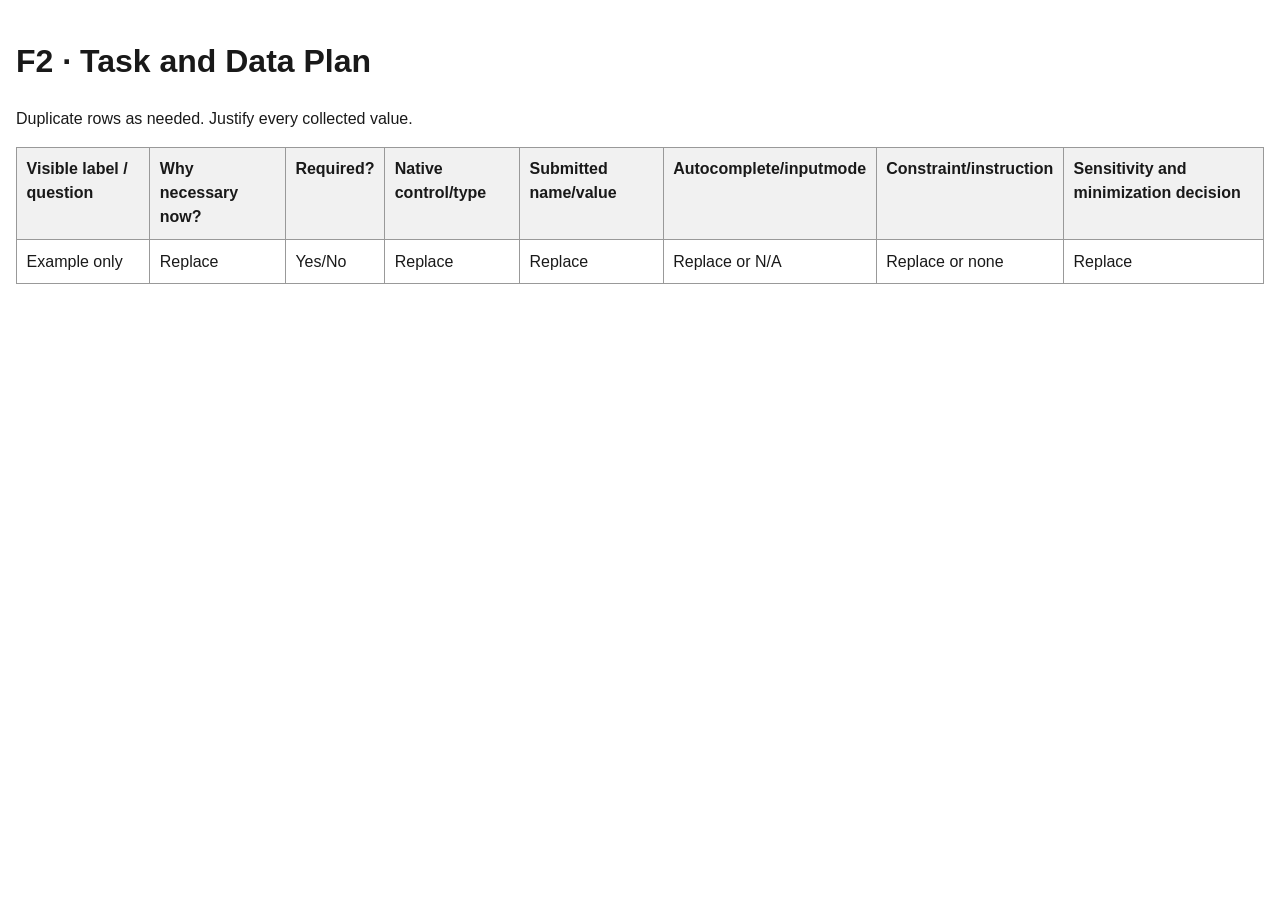
==== field-inventory-template.html @ ecb99474 "Added files" ====
<!doctype html>
<html lang="en">
    <head>
        <meta charset="utf-8">
        <meta name="viewport" content="width=device-width,initial-scale=1">
        <title>Field Inventory</title>
        <style>
        body{
            font-family:Arial,sans-serif;
            line-height:1.5;
            max-width:80rem;
            margin:auto;
            padding:1rem;
            color:#191919;
        }
        table{
            width:100%;
            border-collapse:collapse;
        }
        th,td{
            padding:.6rem;
            border:1px solid #999;
            text-align:left;
            vertical-align:top;
        }
        th{
            background:#f1f1f1;
        }
        </style>
        </head>
        <body>
            <h1>F2 · Task and Data Plan</h1>
            <p>Duplicate rows as needed. Justify every collected value.</p>
            <table>
                <thead>
                    <tr>
                        <th>Visible label / question</th>
                        <th>Why necessary now?</th>
                        <th>Required?</th>
                        <th>Native control/type</th>
                        <th>Submitted name/value</th>
                        <th>Autocomplete/inputmode</th>
                        <th>Constraint/instruction</th>
                        <th>Sensitivity and minimization decision</th>
                    </tr>
                </thead>
                <tbody>
                    <tr>
                        <td>Example only</td>
                        <td>Replace</td>
                        <td>Yes/No</td>
                        <td>Replace</td>
                        <td>Replace</td>
                        <td>Replace or N/A</td>
                        <td>Replace or none</td>
                        <td>Replace</td>
                    </tr>
                </tbody>
            </table>
        </body>
        </html>
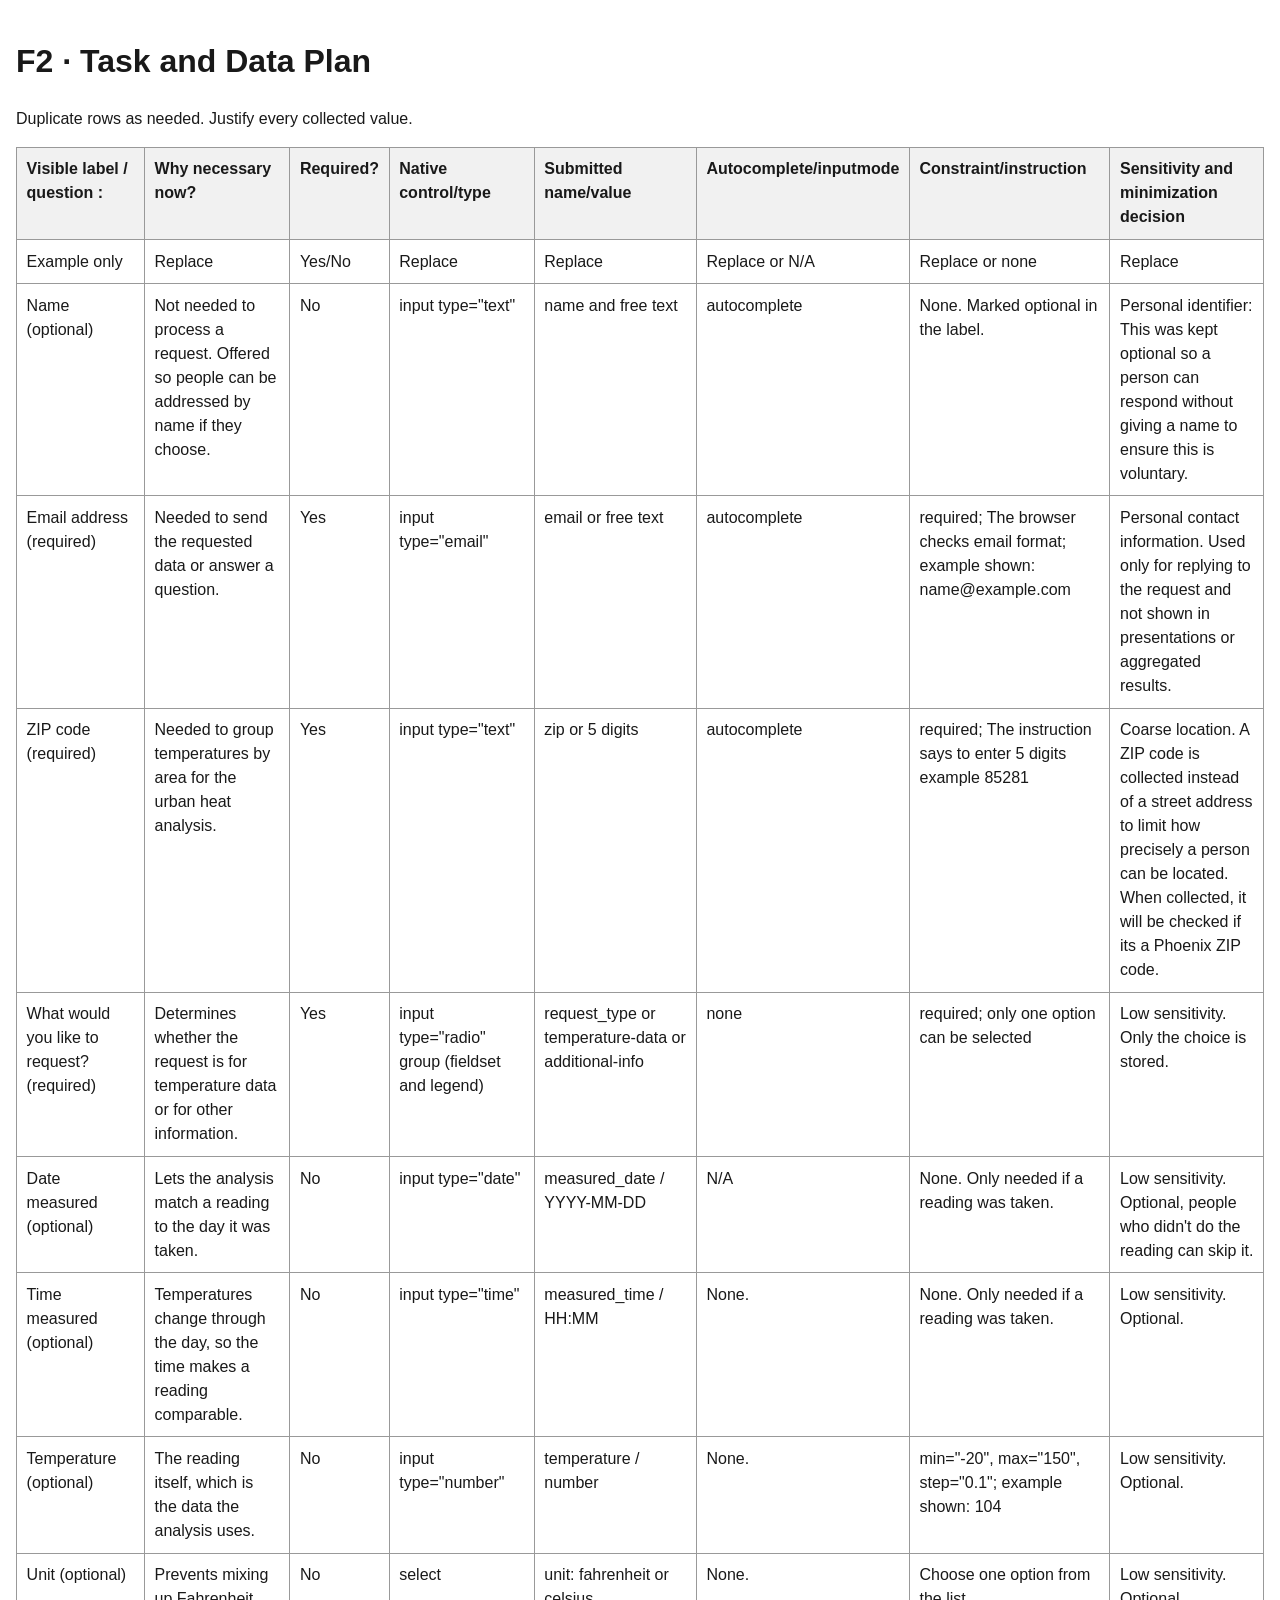
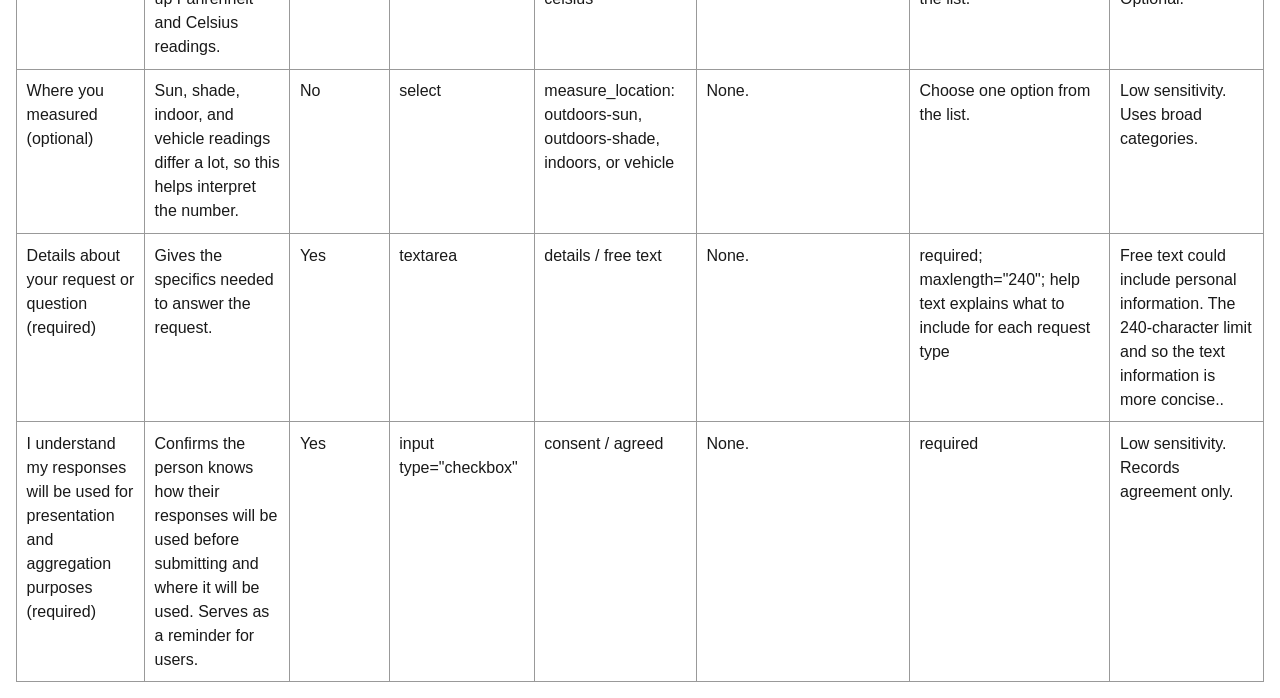
==== commit 53799061: "Validated and debugged" ====
--- a/field-inventory-template.html
+++ b/field-inventory-template.html
@@ -34,7 +34,7 @@
             <table>
                 <thead>
                     <tr>
-                        <th>Visible label / question</th>
+                        <th>Visible label / question : </th>
                         <th>Why necessary now?</th>
                         <th>Required?</th>
                         <th>Native control/type</th>
@@ -55,6 +55,123 @@
                         <td>Replace or none</td>
                         <td>Replace</td>
                     </tr>
+
+
+
+
+
+
+
+                     <tr>
+                        <td>Name (optional)</td>
+                        <td>Not needed to process a request. Offered so people can be addressed by name if they choose.</td>
+                        <td>No</td>
+                        <td>input type="text"</td>
+                        <td>name and free text</td>
+                        <td>autocomplete</td>
+                        <td>None. Marked optional in the label.</td>
+                        <td>Personal identifier: This was kept optional so a person can respond without giving a name to ensure this is voluntary.</td>
+                    </tr>
+                    <tr>
+                        <td>Email address (required)</td>
+                        <td>Needed to send the requested data or answer a question.</td>
+                        <td>Yes</td>
+                        <td>input type="email"</td>
+                        <td>email or free text</td>
+                        <td>autocomplete</td>
+                        <td>required; The browser checks email format; example shown: name@example.com</td>
+                        <td>Personal contact information. Used only for replying to the request and not shown in presentations or aggregated results.</td>
+                    </tr>
+                    <tr>
+                        <td>ZIP code (required)</td>
+                        <td>Needed to group temperatures by area for the urban heat analysis.</td>
+                        <td>Yes</td>
+                        <td>input type="text"</td>
+                        <td>zip or 5 digits</td>
+                        <td>autocomplete</td>
+                        <td>required; The instruction says to enter 5 digits <form action=""></form> example 85281</td>
+                        <td>Coarse location. A ZIP code is collected instead of a street address to limit how precisely a person can be located. When collected, it will be checked if its a Phoenix ZIP code.</td>
+                    </tr>
+                    <tr>
+                        <td>What would you like to request? (required)</td>
+                        <td>Determines whether the request is for temperature data or for other information.</td>
+                        <td>Yes</td>
+                        <td>input type="radio" group (fieldset and legend)</td>
+                        <td>request_type or temperature-data or additional-info</td>
+                        <td>none</td>
+                        <td>required; only one option can be selected</td>
+                        <td>Low sensitivity. Only the choice is stored.</td>
+                    </tr>
+                    <tr>
+                        <td>Date measured (optional)</td>
+                        <td>Lets the analysis match a reading to the day it was taken.</td>
+                        <td>No</td>
+                        <td>input type="date"</td>
+                        <td>measured_date / YYYY-MM-DD</td>
+                        <td>N/A</td>
+                        <td>None. Only needed if a reading was taken.</td>
+                        <td>Low sensitivity. Optional, people who didn't do the reading can skip it.</td>
+                    </tr>
+                    <tr>
+                        <td>Time measured (optional)</td>
+                        <td>Temperatures change through the day, so the time makes a reading comparable.</td>
+                        <td>No</td>
+                        <td>input type="time"</td>
+                        <td>measured_time / HH:MM</td>
+                        <td>None.</td>
+                        <td>None. Only needed if a reading was taken.</td>
+                        <td>Low sensitivity. Optional.</td>
+                    </tr>
+                    <tr>
+                        <td>Temperature (optional)</td>
+                        <td>The reading itself, which is the data the analysis uses.</td>
+                        <td>No</td>
+                        <td>input type="number"</td>
+                        <td>temperature / number</td>
+                        <td>None.</td>
+                        <td>min="-20", max="150", step="0.1"; example shown: 104</td>
+                        <td>Low sensitivity. Optional.</td>
+                    </tr>
+                    <tr>
+                        <td>Unit (optional)</td>
+                        <td>Prevents mixing up Fahrenheit and Celsius readings.</td>
+                        <td>No</td>
+                        <td>select</td>
+                        <td>unit: fahrenheit or celsius</td>
+                        <td>None.</td>
+                        <td>Choose one option from the list.</td>
+                        <td>Low sensitivity. Optional.</td>
+                    </tr>
+                    <tr>
+                        <td>Where you measured (optional)</td>
+                        <td>Sun, shade, indoor, and vehicle readings differ a lot, so this helps interpret the number.</td>
+                        <td>No</td>
+                        <td>select</td>
+                        <td>measure_location: outdoors-sun, outdoors-shade, indoors, or vehicle</td>
+                        <td>None.</td>
+                        <td>Choose one option from the list.</td>
+                        <td>Low sensitivity. Uses broad categories.</td>
+                    </tr>
+                    <tr>
+                        <td>Details about your request or question (required)</td>
+                        <td>Gives the specifics needed to answer the request.</td>
+                        <td>Yes</td>
+                        <td>textarea</td>
+                        <td>details / free text</td>
+                        <td>None.</td>
+                        <td>required; maxlength="240"; help text explains what to include for each request type</td>
+                        <td>Free text could include personal information. The 240-character limit and so the text information is more concise..</td>
+                    </tr>
+                    <tr>
+                        <td>I understand my responses will be used for presentation and aggregation purposes (required)</td>
+                        <td>Confirms the person knows how their responses will be used before submitting and where it will be used. Serves as a reminder for users.</td>
+                        <td>Yes</td>
+                        <td>input type="checkbox"</td>
+                        <td>consent / agreed</td>
+                        <td>None.</td>
+                        <td>required</td>
+                        <td>Low sensitivity. Records agreement only.</td>
+                    </tr>
                 </tbody>
             </table>
         </body>
